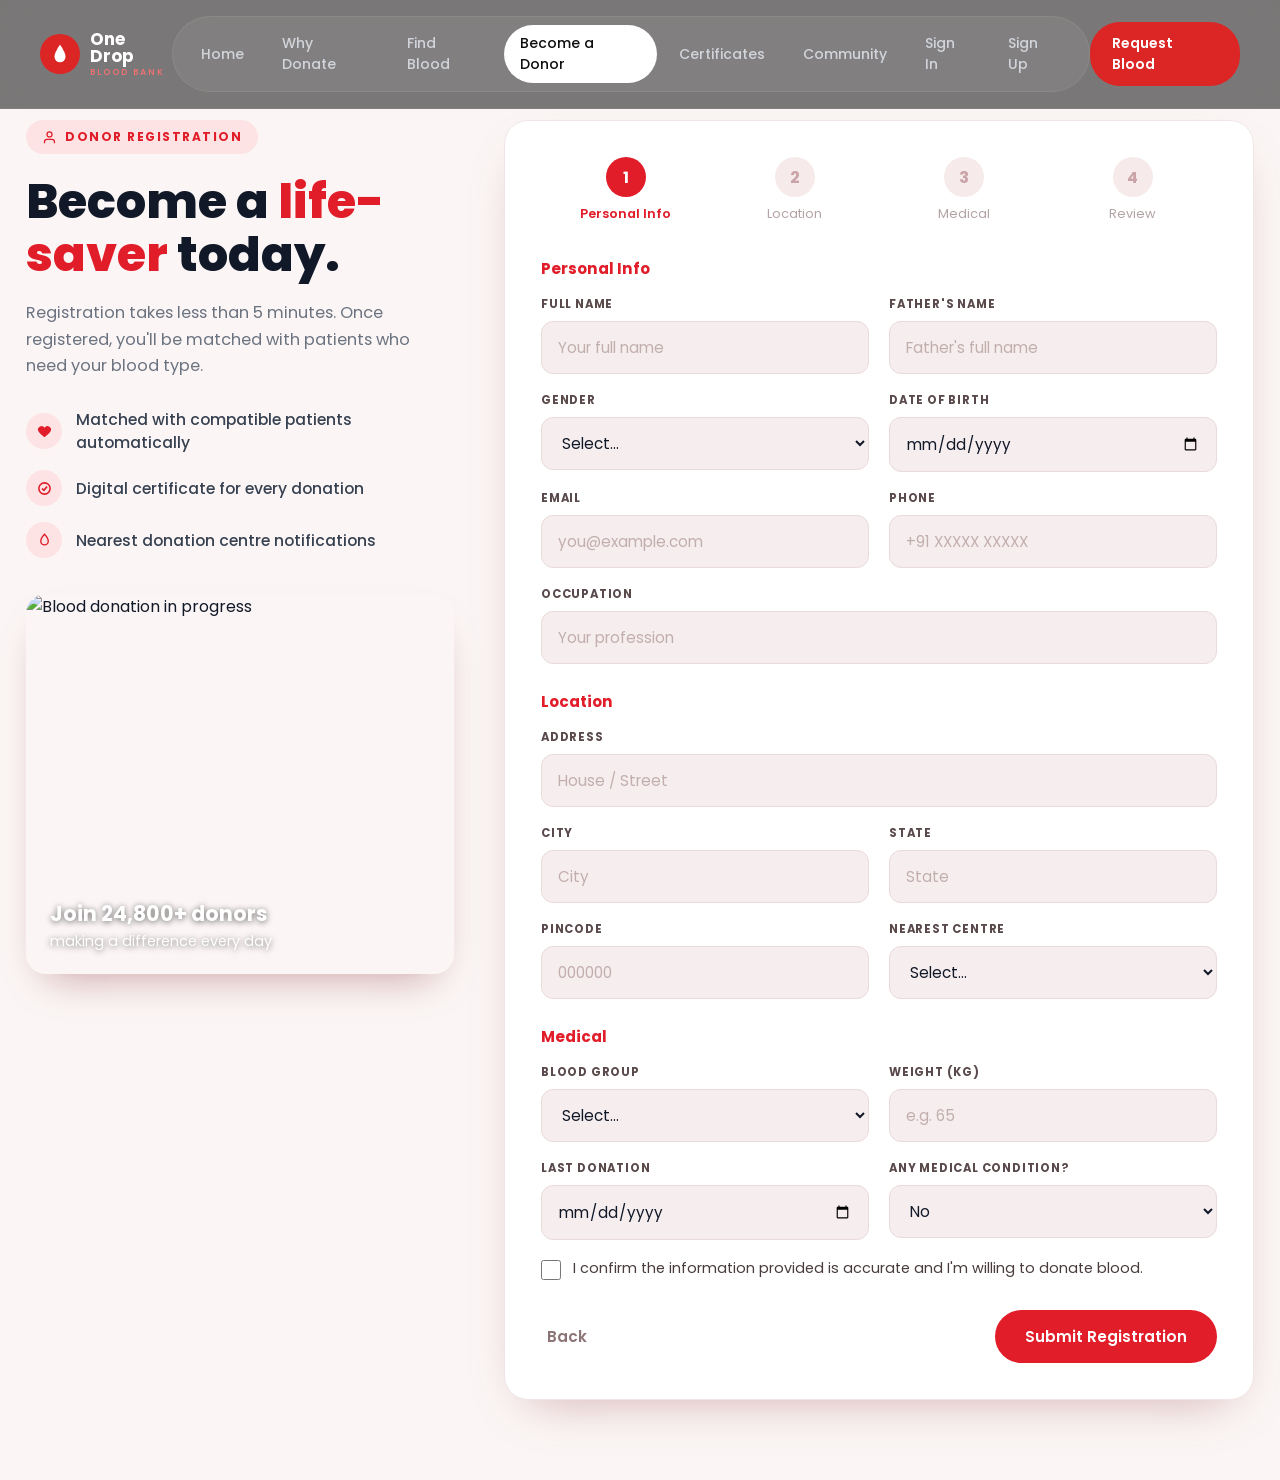
==== html/become-a-donar.html @ ea30a332 "Initial commit" ====
<!DOCTYPE html>
<html lang="en">
<head>
<meta charset="UTF-8" />
<meta name="viewport" content="width=device-width, initial-scale=1.0" />
<title>Become a Donor — One Drop Blood Bank</title>
<link rel="stylesheet" href="../css/become-a-donar.css" />
<link href="https://fonts.googleapis.com/css2?family=Poppins:wght@300;400;500;600;700;800&display=swap" rel="stylesheet">
</head>
<body>

<!-- ===================== NAVBAR (same as home) ===================== -->
<nav class="navbar">
  <div class="nav-container">
    <a href="index.html" class="logo">
      <div class="logo-icon">
        <svg viewBox="0 0 24 24" fill="white" width="22" height="22">
          <path d="M12 2s-6 8-6 13a6 6 0 0 0 12 0c0-5-6-13-6-13z"/>
        </svg>
      </div>
      <div class="logo-text">
        <span class="logo-name">One Drop</span>
        <span class="logo-sub">BLOOD BANK</span>
      </div>
    </a>

    <ul class="nav-links" id="navLinks">
      <li><a href="index.html">Home</a></li>
      <li><a href="why-donate.html">Why Donate</a></li>
      <li><a href="find.html">Find Blood</a></li>
      <li><a href="become-a-donar.html" class="active">Become a Donor</a></li>
      <li><a href="certificates.html">Certificates</a></li>
      <li><a href="community.html">Community</a></li>
      <li><a href="login.html">Sign In</a></li>
      <li><a href="signup.html">Sign Up</a></li>
    </ul>

    <div class="nav-right">
      <a href="find.html" class="btn-request">Request Blood</a>
      <button class="hamburger" id="hamburger" aria-label="menu">
        <span></span><span></span><span></span>
      </button>
    </div>
  </div>
</nav>

<!-- ===================== DONOR PAGE ===================== -->
<main class="donor-page">
  <div class="donor-grid">

    <!-- ---------- LEFT : intro ---------- -->
    <section class="donor-intro">
      <span class="intro-pill">
        <svg viewBox="0 0 24 24" fill="none" stroke="currentColor" stroke-width="2" width="15" height="15">
          <path d="M20 21v-2a4 4 0 0 0-4-4H8a4 4 0 0 0-4 4v2"/><circle cx="12" cy="7" r="4"/>
        </svg>
        DONOR REGISTRATION
      </span>

      <h1 class="intro-title">Become a <span>life-saver</span> today.</h1>

      <p class="intro-desc">
        Registration takes less than 5 minutes. Once registered, you'll be
        matched with patients who need your blood type.
      </p>

      <ul class="intro-list">
        <li>
          <span class="li-ic">
            <svg viewBox="0 0 24 24" fill="currentColor" width="15" height="15"><path d="M12 21s-7-4.5-9.5-9A5.5 5.5 0 0 1 12 6a5.5 5.5 0 0 1 9.5 6C19 16.5 12 21 12 21z"/></svg>
          </span>
          Matched with compatible patients automatically
        </li>
        <li>
          <span class="li-ic">
            <svg viewBox="0 0 24 24" fill="none" stroke="currentColor" stroke-width="2.5" width="15" height="15"><circle cx="12" cy="12" r="9"/><path d="M8 12l3 3 5-6"/></svg>
          </span>
          Digital certificate for every donation
        </li>
        <li>
          <span class="li-ic">
            <svg viewBox="0 0 24 24" fill="none" stroke="currentColor" stroke-width="2.2" width="15" height="15"><path d="M12 2s-6 6.5-6 11a6 6 0 0 0 12 0c0-4.5-6-11-6-11z"/></svg>
          </span>
          Nearest donation centre notifications
        </li>
      </ul>

      <figure class="intro-photo">
        <img src="https://images.unsplash.com/photo-1615461066841-6116e61058f4?auto=format&fit=crop&w=900&q=80" alt="Blood donation in progress" />
        <figcaption>
          <strong>Join 24,800+ donors</strong>
          <span>making a difference every day</span>
        </figcaption>
      </figure>
    </section>

    <!-- ---------- RIGHT : form card ---------- -->
    <section class="donor-card">

      <!-- step indicator (visual) -->
      <div class="steps">
        <div class="step active"><span class="dot">1</span><em>Personal Info</em></div>
        <div class="step"><span class="dot">2</span><em>Location</em></div>
        <div class="step"><span class="dot">3</span><em>Medical</em></div>
        <div class="step"><span class="dot">4</span><em>Review</em></div>
      </div>

      <form class="donor-form" action="#" method="post">

        <!-- Personal Info -->
        <h3 class="form-section-title">Personal Info</h3>
        <div class="fields">
          <div class="field">
            <label>Full Name</label>
            <input type="text" name="fullName" placeholder="Your full name" required />
          </div>
          <div class="field">
            <label>Father's Name</label>
            <input type="text" name="fatherName" placeholder="Father's full name" required />
          </div>
          <div class="field">
            <label>Gender</label>
            <select name="gender" required>
              <option value="" disabled selected>Select...</option>
              <option>Male</option><option>Female</option><option>Other</option>
            </select>
          </div>
          <div class="field">
            <label>Date of Birth</label>
            <input type="date" name="dob" required />
          </div>
          <div class="field">
            <label>Email</label>
            <input type="email" name="email" placeholder="you@example.com" required />
          </div>
          <div class="field">
            <label>Phone</label>
            <input type="tel" name="phone" placeholder="+91 XXXXX XXXXX" required />
          </div>
          <div class="field field-full">
            <label>Occupation</label>
            <input type="text" name="occupation" placeholder="Your profession" />
          </div>
        </div>

        <!-- Location -->
        <h3 class="form-section-title">Location</h3>
        <div class="fields">
          <div class="field field-full">
            <label>Address</label>
            <input type="text" name="address" placeholder="House / Street" />
          </div>
          <div class="field">
            <label>City</label>
            <input type="text" name="city" placeholder="City" />
          </div>
          <div class="field">
            <label>State</label>
            <input type="text" name="state" placeholder="State" />
          </div>
          <div class="field">
            <label>Pincode</label>
            <input type="text" name="pincode" placeholder="000000" />
          </div>
          <div class="field">
            <label>Nearest Centre</label>
            <select name="centre">
              <option value="" disabled selected>Select...</option>
              <option>City Hospital Centre</option>
              <option>Red Cross Bhavan</option>
              <option>Community Health Camp</option>
            </select>
          </div>
        </div>

        <!-- Medical -->
        <h3 class="form-section-title">Medical</h3>
        <div class="fields">
          <div class="field">
            <label>Blood Group</label>
            <select name="bloodGroup" required>
              <option value="" disabled selected>Select...</option>
              <option>A+</option><option>A-</option><option>B+</option><option>B-</option>
              <option>AB+</option><option>AB-</option><option>O+</option><option>O-</option>
            </select>
          </div>
          <div class="field">
            <label>Weight (kg)</label>
            <input type="number" name="weight" placeholder="e.g. 65" />
          </div>
          <div class="field">
            <label>Last Donation</label>
            <input type="date" name="lastDonation" />
          </div>
          <div class="field">
            <label>Any Medical Condition?</label>
            <select name="condition">
              <option value="No" selected>No</option>
              <option value="Yes">Yes</option>
            </select>
          </div>
          <div class="field field-full check-field">
            <label class="checkbox">
              <input type="checkbox" name="agree" required />
              <span>I confirm the information provided is accurate and I'm willing to donate blood.</span>
            </label>
          </div>
        </div>

        <!-- nav buttons -->
        <div class="card-nav">
          <a href="index.html" class="btn-back">Back</a>
          <button type="submit" class="btn-continue">Submit Registration</button>
        </div>

      </form>
    </section>

  </div>
</main>

<script src="../javaScript/script.js"></script>
</body>
</html>
---- css/become-a-donar.css ----
/* ================= base ================= */
* { margin: 0; padding: 0; box-sizing: border-box; }

body {
  font-family: 'Poppins', sans-serif;
  background: #fbf6f5;
  color: #111827;
}

/* ================= navbar (same as home) ================= */
.navbar {
  position: fixed;
  top: 0;
  left: 0;
  width: 100%;
  padding: 16px 40px;
  background: rgba(15, 15, 16, 0.55);
  backdrop-filter: blur(12px);
  -webkit-backdrop-filter: blur(12px);
  border-bottom: 1px solid rgba(255, 255, 255, 0.06);
  z-index: 1000;
}

.nav-container {
  display: flex;
  align-items: center;
  justify-content: space-between;
  max-width: 1400px;
  margin: 0 auto;
}

.logo {
  display: flex;
  align-items: center;
  gap: 10px;
  text-decoration: none;
}

.logo-icon {
  width: 40px;
  height: 40px;
  background: #dc2626;
  border-radius: 50%;
  display: flex;
  align-items: center;
  justify-content: center;
}

.logo-text { display: flex; flex-direction: column; line-height: 1; }
.logo-name { font-size: 17px; font-weight: 700; color: #ffffff; }
.logo-sub { font-size: 9px; font-weight: 500; color: #f87171; letter-spacing: 2px; margin-top: 3px; }

.nav-links {
  list-style: none;
  display: flex;
  align-items: center;
  gap: 6px;
  background: rgba(255, 255, 255, 0.06);
  padding: 8px 12px;
  border-radius: 40px;
  border: 1px solid rgba(255, 255, 255, 0.08);
}

.nav-links li a {
  padding: 8px 16px;
  font-size: 14px;
  font-weight: 500;
  color: #d1d5db;
  border-radius: 30px;
  transition: color 0.25s ease, background 0.25s ease;
  display: inline-block;
  text-decoration: none;
}
.nav-links li a:hover { color: #ffffff; background: rgba(255, 255, 255, 0.08); }
.nav-links li a.active { background: #ffffff; color: #0f0f10; }

.nav-right {
  display: flex;
  align-items: center;
  gap: 12px;
}

.btn-request {
  text-decoration: none;
  color: #ffffff;
  font-weight: 600;
  font-size: 14px;
  padding: 11px 22px;
  border-radius: 30px;
  background: #dc2626;
  transition: background 0.25s ease, transform 0.25s ease;
}
.btn-request:hover { background: #b91c1c; transform: translateY(-2px); }

/* ================= layout ================= */
.donor-page {
  max-width: 1280px;
  margin: 0 auto;
  padding: 120px 26px 80px;
}

.donor-grid {
  display: grid;
  grid-template-columns: 1fr 1.1fr;
  gap: 50px;
  align-items: start;
}

/* ================= left intro ================= */
.intro-pill {
  display: inline-flex;
  align-items: center;
  gap: 8px;
  color: #e11d2a;
  font-weight: 700;
  font-size: 0.75rem;
  letter-spacing: 1.5px;
  background: #fde3e4;
  padding: 8px 16px;
  border-radius: 999px;
}

.intro-title {
  font-size: 3rem;
  font-weight: 800;
  line-height: 1.1;
  margin: 22px 0 18px;
}
.intro-title span { color: #e11d2a; }

.intro-desc {
  color: #6b7280;
  font-size: 1.02rem;
  line-height: 1.65;
  max-width: 440px;
}

.intro-list {
  list-style: none;
  margin: 28px 0 36px;
  display: flex;
  flex-direction: column;
  gap: 16px;
}
.intro-list li {
  display: flex;
  align-items: center;
  gap: 14px;
  font-size: 0.98rem;
  color: #374151;
  font-weight: 500;
}
.li-ic {
  flex: none;
  width: 36px; height: 36px;
  border-radius: 50%;
  display: flex; align-items: center; justify-content: center;
  color: #e11d2a;
  background: #fde3e4;
}

.intro-photo {
  position: relative;
  border-radius: 20px;
  overflow: hidden;
  max-width: 540px;
  box-shadow: 0 20px 40px -20px rgba(120, 10, 20, 0.4);
}
.intro-photo img {
  width: 100%;
  height: 380px;
  object-fit: cover;
  display: block;
}
.intro-photo figcaption {
  position: absolute;
  left: 24px; bottom: 22px;
  color: #fff;
  display: flex;
  flex-direction: column;
  gap: 2px;
  text-shadow: 0 1px 6px rgba(0, 0, 0, 0.6);
}
.intro-photo figcaption strong { font-size: 1.3rem; font-weight: 700; }
.intro-photo figcaption span { font-size: 0.9rem; }

/* ================= right card ================= */
.donor-card {
  background: #fff;
  border: 1px solid #f1e6e6;
  border-radius: 24px;
  padding: 36px;
  box-shadow: 0 20px 50px -25px rgba(120, 10, 20, 0.35);
}

/* steps (visual) */
.steps {
  display: flex;
  justify-content: space-between;
  margin-bottom: 34px;
}
.step {
  display: flex;
  flex-direction: column;
  align-items: center;
  gap: 8px;
  flex: 1;
}
.step .dot {
  width: 40px; height: 40px;
  border-radius: 50%;
  display: flex; align-items: center; justify-content: center;
  font-weight: 700;
  background: #f6eaea;
  color: #c9a3a5;
}
.step em { font-style: normal; font-size: 0.8rem; color: #b3a3a4; }
.step.active .dot { background: #e11d2a; color: #fff; }
.step.active em { color: #e11d2a; font-weight: 600; }

/* form */
.form-section-title {
  font-size: 0.95rem;
  font-weight: 700;
  color: #e11d2a;
  margin: 26px 0 16px;
}
.form-section-title:first-of-type { margin-top: 0; }

.fields {
  display: grid;
  grid-template-columns: 1fr 1fr;
  gap: 18px 20px;
}
.field { display: flex; flex-direction: column; gap: 8px; }
.field-full { grid-column: 1 / -1; }

.field label {
  font-size: 0.72rem;
  font-weight: 700;
  letter-spacing: 0.8px;
  color: #5a4a4b;
  text-transform: uppercase;
}
.field input,
.field select {
  font-family: inherit;
  font-size: 0.95rem;
  color: #111827;
  padding: 14px 16px;
  border-radius: 12px;
  border: 1.5px solid #eadada;
  background: #f6eeee;
  outline: none;
  transition: border-color 0.2s ease, background 0.2s ease;
}
.field input::placeholder { color: #c3aeae; }
.field input:focus,
.field select:focus {
  border-color: #e11d2a;
  background: #fff;
}

.check-field .checkbox {
  display: flex;
  align-items: flex-start;
  gap: 12px;
  cursor: pointer;
  font-size: 0.9rem;
  color: #4a3c3d;
  text-transform: none;
  letter-spacing: 0;
  font-weight: 400;
}
.checkbox input { width: 20px; height: 20px; accent-color: #e11d2a; margin-top: 2px; }

/* nav buttons */
.card-nav {
  display: flex;
  justify-content: space-between;
  align-items: center;
  margin-top: 30px;
}
.btn-back {
  text-decoration: none;
  font-size: 0.95rem;
  font-weight: 600;
  color: #8b7576;
  padding: 12px 6px;
  transition: color 0.2s ease;
}
.btn-back:hover { color: #e11d2a; }
.btn-continue {
  font-family: inherit;
  font-size: 0.95rem;
  font-weight: 600;
  color: #fff;
  padding: 15px 30px;
  border: none;
  border-radius: 999px;
  background: #e11d2a;
  cursor: pointer;
  transition: background 0.2s ease;
}
.btn-continue:hover { background: #b30f1c; }

.hamburger {
  display: none;
  flex-direction: column;
  gap: 5px;
  background: transparent;
  border: none;
  cursor: pointer;
  padding: 6px;
}
.hamburger span {
  width: 24px;
  height: 2px;
  background: #ffffff;
  border-radius: 2px;
}

/* ================= responsive ================= */
@media (max-width: 900px) {
  .donor-grid { grid-template-columns: 1fr; gap: 40px; }
  .intro-title { font-size: 2.4rem; }
}

@media (max-width: 768px) {
  .navbar { padding: 14px 20px; }
  .nav-links {
    position: fixed;
    top: 72px;
    right: 20px;
    flex-direction: column;
    align-items: flex-start;
    background: rgba(15, 15, 16, 0.98);
    border: 1px solid rgba(255, 255, 255, 0.1);
    padding: 16px;
    border-radius: 16px;
    gap: 4px;
    min-width: 200px;
    display: none;
  }
  .nav-links.open { display: flex; }
  .nav-links li { width: 100%; }
  .nav-links li a { display: block; width: 100%; padding: 10px 14px; }
  .hamburger { display: flex; }
}

@media (max-width: 560px) {
  .fields { grid-template-columns: 1fr; }
  .donor-card { padding: 24px 18px; }
  .step em { display: none; }
  .intro-photo img { height: 280px; }
  .nav-container { justify-content: space-between; }
}
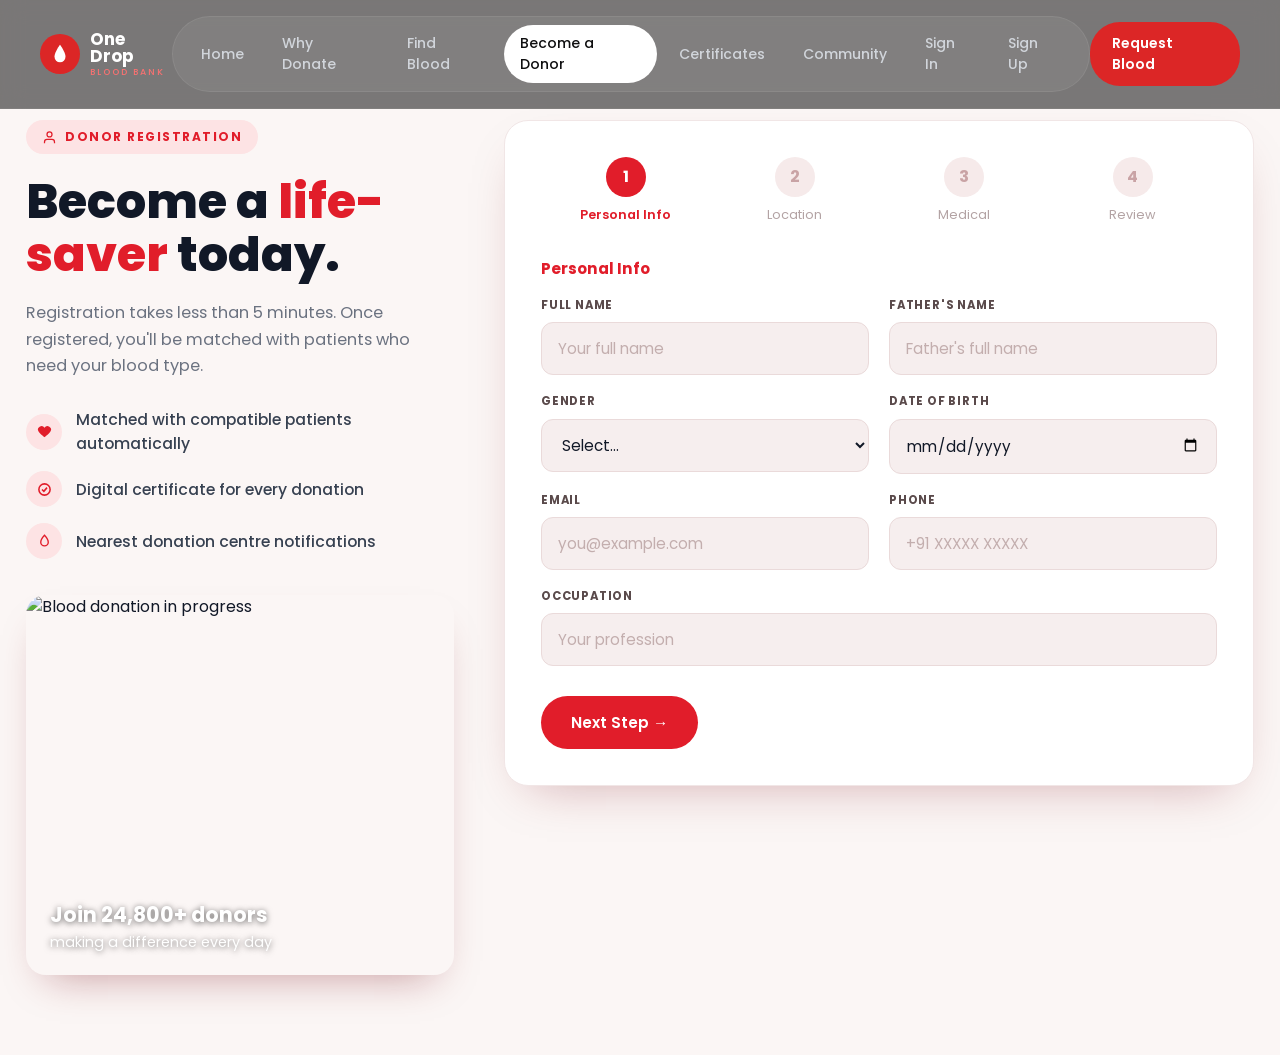
==== commit b3238ef1: "Add 10-MCQ Eligibility Test with 80% passing threshold and modular JS architecture" ====
--- a/html/become-a-donar.html
+++ b/html/become-a-donar.html
@@ -4,6 +4,7 @@
 <meta charset="UTF-8" />
 <meta name="viewport" content="width=device-width, initial-scale=1.0" />
 <title>Become a Donor — One Drop Blood Bank</title>
+<link rel="stylesheet" href="../css/style.css" />
 <link rel="stylesheet" href="../css/become-a-donar.css" />
 <link href="https://fonts.googleapis.com/css2?family=Poppins:wght@300;400;500;600;700;800&display=swap" rel="stylesheet">
 </head>
@@ -219,6 +220,10 @@
   </div>
 </main>
 
+<script src="../javaScript/store.js"></script>
+<script src="../javaScript/ui.js"></script>
+<script src="../javaScript/auth.js"></script>
+<script src="../javaScript/donor.js"></script>
 <script src="../javaScript/script.js"></script>
 </body>
 </html>
--- a/css/style.css
+++ b/css/style.css
@@ -0,0 +1,1450 @@
+/* ================= RESET & BASE ================= */
+* {
+margin: 0;
+padding: 0;
+box-sizing: border-box;
+}
+body {
+font-family: 'Poppins', Arial, sans-serif;
+background: #0f0f10;
+color: #ffffff;
+line-height: 1.5;
+overflow-x: hidden;
+}
+a {
+text-decoration: none;
+color: inherit;
+}
+ul {
+list-style: none;
+}
+/* ================= NAVIGATION ================= */
+.navbar {
+position: fixed;
+top: 0;
+left: 0;
+width: 100%;
+padding: 16px 40px;
+background: rgba(15, 15, 16, 0.55);
+backdrop-filter: blur(12px);
+-webkit-backdrop-filter: blur(12px);
+z-index: 1000;
+border-bottom: 1px solid rgba(255, 255, 255, 0.06);
+}
+.nav-container {
+display: flex;
+align-items: center;
+justify-content: space-between;
+max-width: 1400px;
+margin: 0 auto;
+}
+.logo {
+display: flex;
+align-items: center;
+gap: 10px;
+}
+.logo-icon {
+width: 40px;
+height: 40px;
+background: #dc2626;
+border-radius: 50%;
+display: flex;
+align-items: center;
+justify-content: center;
+}
+.logo-text {
+display: flex;
+flex-direction: column;
+line-height: 1;
+}
+.logo-name {
+font-size: 17px;
+font-weight: 700;
+color: #ffffff;
+}
+.logo-sub {
+font-size: 9px;
+font-weight: 500;
+color: #f87171;
+letter-spacing: 2px;
+margin-top: 3px;
+}
+.nav-links {
+display: flex;
+align-items: center;
+gap: 6px;
+background: rgba(255, 255, 255, 0.06);
+padding: 8px 12px;
+border-radius: 40px;
+border: 1px solid rgba(255, 255, 255, 0.08);
+}
+.nav-links li a {
+padding: 8px 16px;
+font-size: 14px;
+font-weight: 500;
+color: #d1d5db;
+border-radius: 30px;
+transition: color 0.25s ease, background 0.25s ease;
+display: inline-block;
+}
+.nav-links li a:hover {
+color: #ffffff;
+background: rgba(255, 255, 255, 0.08);
+}
+.nav-links li a.active {
+background: #ffffff;
+color: #0f0f10;
+}
+.nav-right {
+display: flex;
+align-items: center;
+gap: 12px;
+}
+.btn-request {
+background: #dc2626;
+color: #ffffff;
+padding: 11px 22px;
+border-radius: 30px;
+font-size: 14px;
+font-weight: 600;
+transition: background 0.25s ease, transform 0.25s ease;
+}
+.btn-request:hover {
+background: #b91c1c;
+transform: translateY(-2px);
+}
+.hamburger {
+display: none;
+flex-direction: column;
+gap: 5px;
+background: transparent;
+border: none;
+cursor: pointer;
+padding: 6px;
+}
+.hamburger span {
+width: 24px;
+height: 2px;
+background: #ffffff;
+border-radius: 2px;
+}
+/* ================= HERO ================= */
+
+.hero {
+
+position: relative;
+
+min-height: 100vh;
+
+padding: 140px 40px 60px;
+
+background: url('../images/hero.jpg') center/cover no-repeat;
+
+overflow: hidden;
+
+}
+
+
+
+.hero-overlay {
+
+position: absolute;
+
+inset: 0;
+
+background: linear-gradient(120deg, rgba(127, 10, 10, 0.92) 0%, rgba(153, 27, 27, 0.82) 45%, rgba(220, 38, 38, 0.55) 100%);
+
+z-index: 1;
+
+}
+
+
+
+.hero-content {
+
+position: relative;
+
+z-index: 2;
+
+max-width: 1400px;
+
+margin: 0 auto;
+
+}
+
+
+
+.badge-pill {
+
+display: inline-flex;
+
+align-items: center;
+
+gap: 10px;
+
+background: rgba(255, 255, 255, 0.12);
+
+border: 1px solid rgba(255, 255, 255, 0.18);
+
+padding: 9px 20px;
+
+border-radius: 30px;
+
+font-size: 13px;
+
+font-weight: 500;
+
+margin-bottom: 30px;
+
+color: #ffe6e6;
+
+}
+
+
+
+.pulse-dot {
+
+width: 8px;
+
+height: 8px;
+
+background: #ffffff;
+
+border-radius: 50%;
+
+animation: pulse 2s infinite;
+
+}
+
+
+
+@keyframes pulse {
+
+0%, 100% { opacity: 1; }
+
+50% { opacity: 0.4; }
+
+}
+
+
+
+.hero-title {
+
+font-size: 78px;
+
+font-weight: 700;
+
+line-height: 1.05;
+
+color: #ffffff;
+
+margin-bottom: 30px;
+
+letter-spacing: -1.5px;
+
+}
+
+
+
+.hero-title-light {
+
+color: rgba(255, 255, 255, 0.7);
+
+font-weight: 700;
+
+}
+
+
+
+.hero-desc {
+
+font-size: 17px;
+
+color: rgba(255, 255, 255, 0.85);
+
+max-width: 560px;
+
+margin-bottom: 40px;
+
+line-height: 1.65;
+
+}
+
+
+
+.hero-buttons {
+
+display: flex;
+
+gap: 16px;
+
+flex-wrap: wrap;
+
+margin-bottom: 60px;
+
+}
+
+
+
+.btn-white {
+
+display: inline-flex;
+
+align-items: center;
+
+gap: 12px;
+
+background: #ffffff;
+
+color: #0f0f10;
+
+padding: 14px 22px 14px 26px;
+
+border-radius: 40px;
+
+font-size: 15px;
+
+font-weight: 600;
+
+transition: transform 0.25s ease, box-shadow 0.25s ease;
+
+}
+
+
+
+.btn-white:hover {
+
+transform: translateY(-2px);
+
+box-shadow: 0 10px 25px rgba(0, 0, 0, 0.25);
+
+}
+
+
+
+.arrow-circle {
+
+width: 28px;
+
+height: 28px;
+
+background: #dc2626;
+
+color: #ffffff;
+
+border-radius: 50%;
+
+display: inline-flex;
+
+align-items: center;
+
+justify-content: center;
+
+font-size: 14px;
+
+}
+
+
+
+.btn-outline {
+
+display: inline-flex;
+
+align-items: center;
+
+gap: 10px;
+
+padding: 14px 26px;
+
+border-radius: 40px;
+
+border: 1px solid rgba(255, 255, 255, 0.5);
+
+color: #ffffff;
+
+font-size: 15px;
+
+font-weight: 600;
+
+background: transparent;
+
+transition: background 0.25s ease, border-color 0.25s ease;
+
+}
+
+
+
+.btn-outline:hover {
+
+background: rgba(255, 255, 255, 0.12);
+
+border-color: #ffffff;
+
+}
+
+
+
+/* ================= STATS GRID ================= */
+
+.stats-grid {
+
+position: relative;
+
+z-index: 2;
+
+max-width: 1400px;
+
+margin: 0 auto;
+
+display: grid;
+
+grid-template-columns: repeat(4, 1fr);
+
+gap: 20px;
+
+}
+
+
+
+.stat-card {
+
+background: rgba(20, 5, 5, 0.55);
+
+border: 1px solid rgba(255, 255, 255, 0.08);
+
+padding: 26px 24px;
+
+border-radius: 16px;
+
+backdrop-filter: blur(10px);
+
+-webkit-backdrop-filter: blur(10px);
+
+transition: transform 0.3s ease, border-color 0.3s ease;
+
+}
+
+
+
+.stat-card:hover {
+
+transform: translateY(-4px);
+
+border-color: rgba(220, 38, 38, 0.6);
+
+}
+
+
+
+.stat-icon {
+
+width: 42px;
+
+height: 42px;
+
+background: rgba(220, 38, 38, 0.25);
+
+border: 1px solid rgba(220, 38, 38, 0.5);
+
+border-radius: 50%;
+
+display: flex;
+
+align-items: center;
+
+justify-content: center;
+
+margin-bottom: 14px;
+
+}
+
+
+
+.stat-num {
+
+font-size: 30px;
+
+font-weight: 700;
+
+color: #ffffff;
+
+margin-bottom: 4px;
+
+}
+
+
+
+.stat-label {
+
+font-size: 13px;
+
+color: rgba(255, 255, 255, 0.7);
+
+}
+
+
+
+/* ================= HOTLINE ================= */
+
+.hotline {
+
+background: #dc2626;
+
+padding: 14px 40px;
+
+}
+
+
+
+.hotline-inner {
+
+max-width: 1400px;
+
+margin: 0 auto;
+
+display: flex;
+
+align-items: center;
+
+justify-content: space-between;
+
+flex-wrap: wrap;
+
+gap: 12px;
+
+color: #ffffff;
+
+font-size: 14px;
+
+}
+
+
+
+.hotline-left {
+
+display: flex;
+
+align-items: center;
+
+gap: 12px;
+
+font-weight: 500;
+
+}
+
+
+
+.phone-icon {
+
+width: 30px;
+
+height: 30px;
+
+background: rgba(255, 255, 255, 0.2);
+
+border-radius: 50%;
+
+display: inline-flex;
+
+align-items: center;
+
+justify-content: center;
+
+}
+
+
+
+.hotline-num {
+
+font-weight: 700;
+
+font-size: 15px;
+
+margin-left: 4px;
+
+}
+
+
+
+.hotline-right {
+
+font-size: 13px;
+
+opacity: 0.9;
+
+}
+
+
+
+/* ================= FOOTER ================= */
+
+.footer {
+
+background: #050505;
+
+padding: 60px 40px 25px;
+
+color: #d1d5db;
+
+}
+
+
+
+.footer-grid {
+
+max-width: 1400px;
+
+margin: 0 auto;
+
+display: grid;
+
+grid-template-columns: 1.4fr 1fr 1fr 1fr;
+
+gap: 50px;
+
+padding-bottom: 40px;
+
+border-bottom: 1px solid rgba(255, 255, 255, 0.08);
+
+}
+
+
+
+.footer-brand .logo {
+
+margin-bottom: 16px;
+
+}
+
+
+
+.footer-about {
+
+font-size: 13.5px;
+
+color: #9ca3af;
+
+margin-bottom: 18px;
+
+line-height: 1.65;
+
+max-width: 320px;
+
+}
+
+
+
+.footer-contact {
+
+font-size: 13.5px;
+
+color: #9ca3af;
+
+margin-bottom: 8px;
+
+}
+
+
+
+.footer-contact span {
+
+color: #dc2626;
+
+margin-right: 6px;
+
+}
+
+
+
+.socials {
+
+display: flex;
+
+gap: 10px;
+
+margin-top: 18px;
+
+}
+
+
+
+.socials a {
+
+width: 34px;
+
+height: 34px;
+
+background: rgba(255, 255, 255, 0.08);
+
+border-radius: 50%;
+
+display: inline-flex;
+
+align-items: center;
+
+justify-content: center;
+
+font-size: 12px;
+
+font-weight: 600;
+
+color: #d1d5db;
+
+transition: background 0.25s ease, color 0.25s ease;
+
+}
+
+
+
+.socials a:hover {
+
+background: #dc2626;
+
+color: #ffffff;
+
+}
+
+
+
+.footer-col h4 {
+
+font-size: 13px;
+
+color: #ffffff;
+
+letter-spacing: 1.5px;
+
+margin-bottom: 18px;
+
+font-weight: 600;
+
+}
+
+
+
+.footer-col ul li {
+
+margin-bottom: 10px;
+
+}
+
+
+
+.footer-col ul li a {
+
+font-size: 13.5px;
+
+color: #9ca3af;
+
+transition: color 0.25s ease;
+
+}
+
+
+
+.footer-col ul li a:hover {
+
+color: #ffffff;
+
+}
+
+
+
+.footer-bottom {
+
+max-width: 1400px;
+
+margin: 0 auto;
+
+padding-top: 22px;
+
+display: flex;
+
+align-items: center;
+
+justify-content: space-between;
+
+flex-wrap: wrap;
+
+gap: 12px;
+
+font-size: 12.5px;
+
+color: #6b7280;
+
+}
+
+
+
+.footer-legal {
+
+display: flex;
+
+gap: 22px;
+
+}
+
+
+
+.footer-legal a {
+
+color: #6b7280;
+
+transition: color 0.25s ease;
+
+}
+
+
+
+.footer-legal a:hover {
+
+color: #ffffff;
+
+}
+
+
+
+/* ================= MEDIA QUERIES ================= */
+
+@media (max-width: 1024px) {
+
+.hero-title {
+
+font-size: 60px;
+
+}
+
+
+
+.nav-links {
+
+gap: 2px;
+
+padding: 6px 8px;
+
+}
+
+
+
+.nav-links li a {
+
+padding: 6px 10px;
+
+font-size: 13px;
+
+}
+
+
+
+.stats-grid {
+
+grid-template-columns: repeat(2, 1fr);
+
+}
+
+
+
+.footer-grid {
+
+grid-template-columns: 1fr 1fr;
+
+gap: 40px;
+
+}
+
+}
+
+
+
+@media (max-width: 768px) {
+
+.navbar {
+
+padding: 14px 20px;
+
+}
+
+
+
+.nav-links {
+
+position: fixed;
+
+top: 72px;
+
+right: 20px;
+
+flex-direction: column;
+
+align-items: flex-start;
+
+background: rgba(15, 15, 16, 0.98);
+
+border: 1px solid rgba(255, 255, 255, 0.1);
+
+padding: 16px;
+
+border-radius: 16px;
+
+gap: 4px;
+
+min-width: 200px;
+
+display: none;
+
+}
+
+
+
+.nav-links.open {
+
+display: flex;
+
+}
+
+
+
+.nav-links li {
+
+width: 100%;
+
+}
+
+
+
+.nav-links li a {
+
+display: block;
+
+width: 100%;
+
+padding: 10px 14px;
+
+}
+
+
+
+.hamburger {
+
+display: flex;
+
+}
+
+
+
+.hero {
+
+padding: 120px 20px 50px;
+
+}
+
+
+
+.hero-title {
+
+font-size: 44px;
+
+}
+
+
+
+.hero-desc {
+
+font-size: 15px;
+
+}
+
+
+
+.btn-white, .btn-outline {
+
+padding: 12px 20px;
+
+font-size: 14px;
+
+}
+
+
+
+.btn-request {
+
+padding: 9px 16px;
+
+font-size: 13px;
+
+}
+
+
+
+.stats-grid {
+
+grid-template-columns: repeat(2, 1fr);
+
+gap: 12px;
+
+}
+
+
+
+.stat-num {
+
+font-size: 22px;
+
+}
+
+
+
+.stat-card {
+
+padding: 18px 16px;
+
+}
+
+
+
+.hotline {
+
+padding: 12px 20px;
+
+}
+
+
+
+.hotline-inner {
+
+justify-content: center;
+
+text-align: center;
+
+}
+
+
+
+.hotline-right {
+
+display: none;
+
+}
+
+
+
+.footer {
+
+padding: 50px 20px 20px;
+
+}
+
+
+
+.footer-grid {
+
+grid-template-columns: 1fr 1fr;
+
+gap: 30px;
+
+}
+
+
+
+.footer-bottom {
+
+justify-content: center;
+
+text-align: center;
+
+}
+
+}
+
+
+
+@media (max-width: 480px) {
+
+.hero-title {
+
+font-size: 36px;
+
+}
+
+
+
+.hero-buttons {
+
+flex-direction: column;
+
+width: 100%;
+
+}
+
+
+
+.btn-white, .btn-outline {
+
+width: 100%;
+
+justify-content: center;
+
+}
+
+
+
+.stats-grid {
+
+grid-template-columns: 1fr 1fr;
+
+}
+
+
+
+.footer-grid {
+
+grid-template-columns: 1fr;
+
+gap: 30px;
+
+}
+
+
+
+.logo-name {
+
+font-size: 15px;
+
+}
+
+
+
+.logo-sub {
+
+font-size: 8px;
+
+}
+
+}
+
+/* ================= DYNAMIC UI ADDITIONS ================= */
+/* Toast Notifications */
+.od-toast-container {
+  position: fixed;
+  bottom: 24px;
+  right: 24px;
+  z-index: 99999;
+  display: flex;
+  flex-direction: column;
+  gap: 12px;
+  pointer-events: none;
+}
+.od-toast {
+  pointer-events: auto;
+  min-width: 280px;
+  max-width: 420px;
+  background: #ffffff;
+  color: #1f2937;
+  padding: 14px 18px;
+  border-radius: 12px;
+  box-shadow: 0 10px 30px rgba(0, 0, 0, 0.18);
+  display: flex;
+  align-items: center;
+  gap: 12px;
+  font-size: 14px;
+  font-weight: 500;
+  border-left: 5px solid #dc2626;
+  animation: odToastIn 0.3s cubic-bezier(0.16, 1, 0.3, 1) forwards;
+  transition: opacity 0.25s, transform 0.25s;
+}
+.od-toast.success { border-left-color: #10b981; }
+.od-toast.error { border-left-color: #ef4444; }
+.od-toast.info { border-left-color: #3b82f6; }
+@keyframes odToastIn {
+  from { opacity: 0; transform: translateY(20px) scale(0.96); }
+  to { opacity: 1; transform: translateY(0) scale(1); }
+}
+
+/* Modals */
+.od-modal-backdrop {
+  position: fixed;
+  inset: 0;
+  background: rgba(15, 15, 16, 0.7);
+  backdrop-filter: blur(6px);
+  -webkit-backdrop-filter: blur(6px);
+  z-index: 10000;
+  display: flex;
+  align-items: center;
+  justify-content: center;
+  padding: 20px;
+  opacity: 0;
+  pointer-events: none;
+  transition: opacity 0.25s ease;
+}
+.od-modal-backdrop.active {
+  opacity: 1;
+  pointer-events: auto;
+}
+.od-modal {
+  background: #ffffff;
+  color: #111827;
+  border-radius: 20px;
+  width: 100%;
+  max-width: 560px;
+  max-height: 90vh;
+  overflow-y: auto;
+  padding: 32px;
+  box-shadow: 0 25px 60px rgba(0, 0, 0, 0.3);
+  transform: translateY(20px) scale(0.97);
+  transition: transform 0.25s cubic-bezier(0.16, 1, 0.3, 1);
+  position: relative;
+}
+.od-modal-backdrop.active .od-modal {
+  transform: translateY(0) scale(1);
+}
+.od-modal-header {
+  display: flex;
+  align-items: center;
+  justify-content: space-between;
+  margin-bottom: 20px;
+}
+.od-modal-title {
+  font-size: 1.35rem;
+  font-weight: 700;
+  color: #111827;
+}
+.od-modal-close {
+  background: #f3f4f6;
+  border: none;
+  width: 34px;
+  height: 34px;
+  border-radius: 50%;
+  cursor: pointer;
+  display: flex;
+  align-items: center;
+  justify-content: center;
+  font-size: 18px;
+  color: #6b7280;
+  transition: all 0.2s;
+}
+.od-modal-close:hover {
+  background: #fee2e2;
+  color: #dc2626;
+}
+
+/* Nav User State */
+.nav-user-item {
+  display: flex;
+  align-items: center;
+  gap: 10px;
+}
+.nav-user-badge {
+  display: flex;
+  align-items: center;
+  gap: 8px;
+  background: rgba(220, 38, 38, 0.12);
+  border: 1px solid rgba(220, 38, 38, 0.25);
+  padding: 6px 14px;
+  border-radius: 30px;
+  color: #ffffff;
+  font-size: 13px;
+  font-weight: 600;
+}
+.nav-user-avatar {
+  width: 24px;
+  height: 24px;
+  border-radius: 50%;
+  background: #dc2626;
+  color: #fff;
+  font-size: 11px;
+  display: flex;
+  align-items: center;
+  justify-content: center;
+  font-weight: 700;
+}
+.btn-nav-logout {
+  background: transparent;
+  border: 1px solid rgba(255, 255, 255, 0.2);
+  color: #fca5a5;
+  font-size: 12px;
+  font-weight: 600;
+  padding: 6px 14px;
+  border-radius: 30px;
+  cursor: pointer;
+  transition: all 0.2s;
+}
+.btn-nav-logout:hover {
+  background: rgba(220, 38, 38, 0.2);
+  border-color: #dc2626;
+  color: #ffffff;
+}
+
+/* Captcha Styling */
+.captcha-container {
+  display: flex;
+  align-items: center;
+  gap: 10px;
+}
+.captcha-refresh-btn {
+  background: #fee2e2;
+  border: 1px solid #fca5a5;
+  color: #b91c1c;
+  padding: 8px 12px;
+  border-radius: 8px;
+  cursor: pointer;
+  font-size: 12px;
+  font-weight: 600;
+  transition: all 0.2s;
+}
+.captcha-refresh-btn:hover {
+  background: #dc2626;
+  color: #fff;
+}
+
+/* Quick Fill Demo Helper */
+.demo-helper-btn {
+  background: #f3f4f6;
+  border: 1px dashed #d1d5db;
+  color: #4b5563;
+  padding: 6px 12px;
+  border-radius: 6px;
+  font-size: 12px;
+  cursor: pointer;
+  margin-bottom: 16px;
+  width: 100%;
+  text-align: center;
+  transition: all 0.2s;
+}
+.demo-helper-btn:hover {
+  background: #e5e7eb;
+  color: #111827;
+}
+
+/* Step Wizard Helper */
+.step.completed .dot {
+  background: #10b981 !important;
+  color: #ffffff !important;
+}
+.step-panel {
+  display: none;
+}
+.step-panel.active {
+  display: block;
+  animation: fadeIn 0.3s ease;
+}
+@keyframes fadeIn {
+  from { opacity: 0; transform: translateY(6px); }
+  to { opacity: 1; transform: translateY(0); }
+}
+
+/* Print Certificate Rules */
+@media print {
+  body * {
+    visibility: hidden;
+  }
+  .certificate, .certificate * {
+    visibility: visible;
+  }
+  .certificate {
+    position: absolute;
+    left: 0;
+    top: 0;
+    width: 100%;
+    margin: 0;
+    padding: 40px;
+    box-shadow: none;
+    border: 3px solid #dc2626;
+  }
+}
+
+/* Eligibility Quiz Styling */
+.quiz-container {
+  font-family: inherit;
+  color: #1f2937;
+}
+.quiz-header {
+  display: flex;
+  justify-content: space-between;
+  align-items: center;
+  margin-bottom: 16px;
+  padding-bottom: 12px;
+  border-bottom: 1px solid #f3f4f6;
+}
+.quiz-badge {
+  background: #fee2e2;
+  color: #dc2626;
+  font-weight: 700;
+  font-size: 0.8rem;
+  padding: 4px 10px;
+  border-radius: 20px;
+}
+.quiz-q-box {
+  background: #f9fafb;
+  border: 1px solid #e5e7eb;
+  border-radius: 14px;
+  padding: 16px 18px;
+  margin-bottom: 16px;
+  transition: all 0.2s;
+}
+.quiz-q-box:hover {
+  border-color: #fca5a5;
+  background: #fffafa;
+}
+.quiz-q-title {
+  font-size: 0.95rem;
+  font-weight: 700;
+  color: #111827;
+  margin-bottom: 12px;
+  line-height: 1.4;
+}
+.quiz-options {
+  display: flex;
+  flex-direction: column;
+  gap: 8px;
+}
+.quiz-opt-label {
+  display: flex;
+  align-items: center;
+  gap: 10px;
+  padding: 8px 12px;
+  background: #ffffff;
+  border: 1px solid #d1d5db;
+  border-radius: 8px;
+  cursor: pointer;
+  font-size: 0.88rem;
+  color: #374151;
+  transition: all 0.15s ease;
+}
+.quiz-opt-label:hover {
+  background: #fef2f2;
+  border-color: #f87171;
+}
+.quiz-opt-label input[type="radio"] {
+  accent-color: #dc2626;
+  width: 16px;
+  height: 16px;
+  cursor: pointer;
+}
+.quiz-result-card {
+  text-align: center;
+  padding: 24px 16px;
+  border-radius: 16px;
+}
+.quiz-result-score {
+  font-size: 3rem;
+  font-weight: 800;
+  margin: 10px 0;
+}
+.quiz-result-card.pass {
+  background: #ecfdf5;
+  border: 2px solid #34d399;
+  color: #065f46;
+}
+.quiz-result-card.pass .quiz-result-score {
+  color: #059669;
+}
+.quiz-result-card.fail {
+  background: #fef2f2;
+  border: 2px solid #f87171;
+  color: #991b1b;
+}
+.quiz-result-card.fail .quiz-result-score {
+  color: #dc2626;
+}
+ 
+
